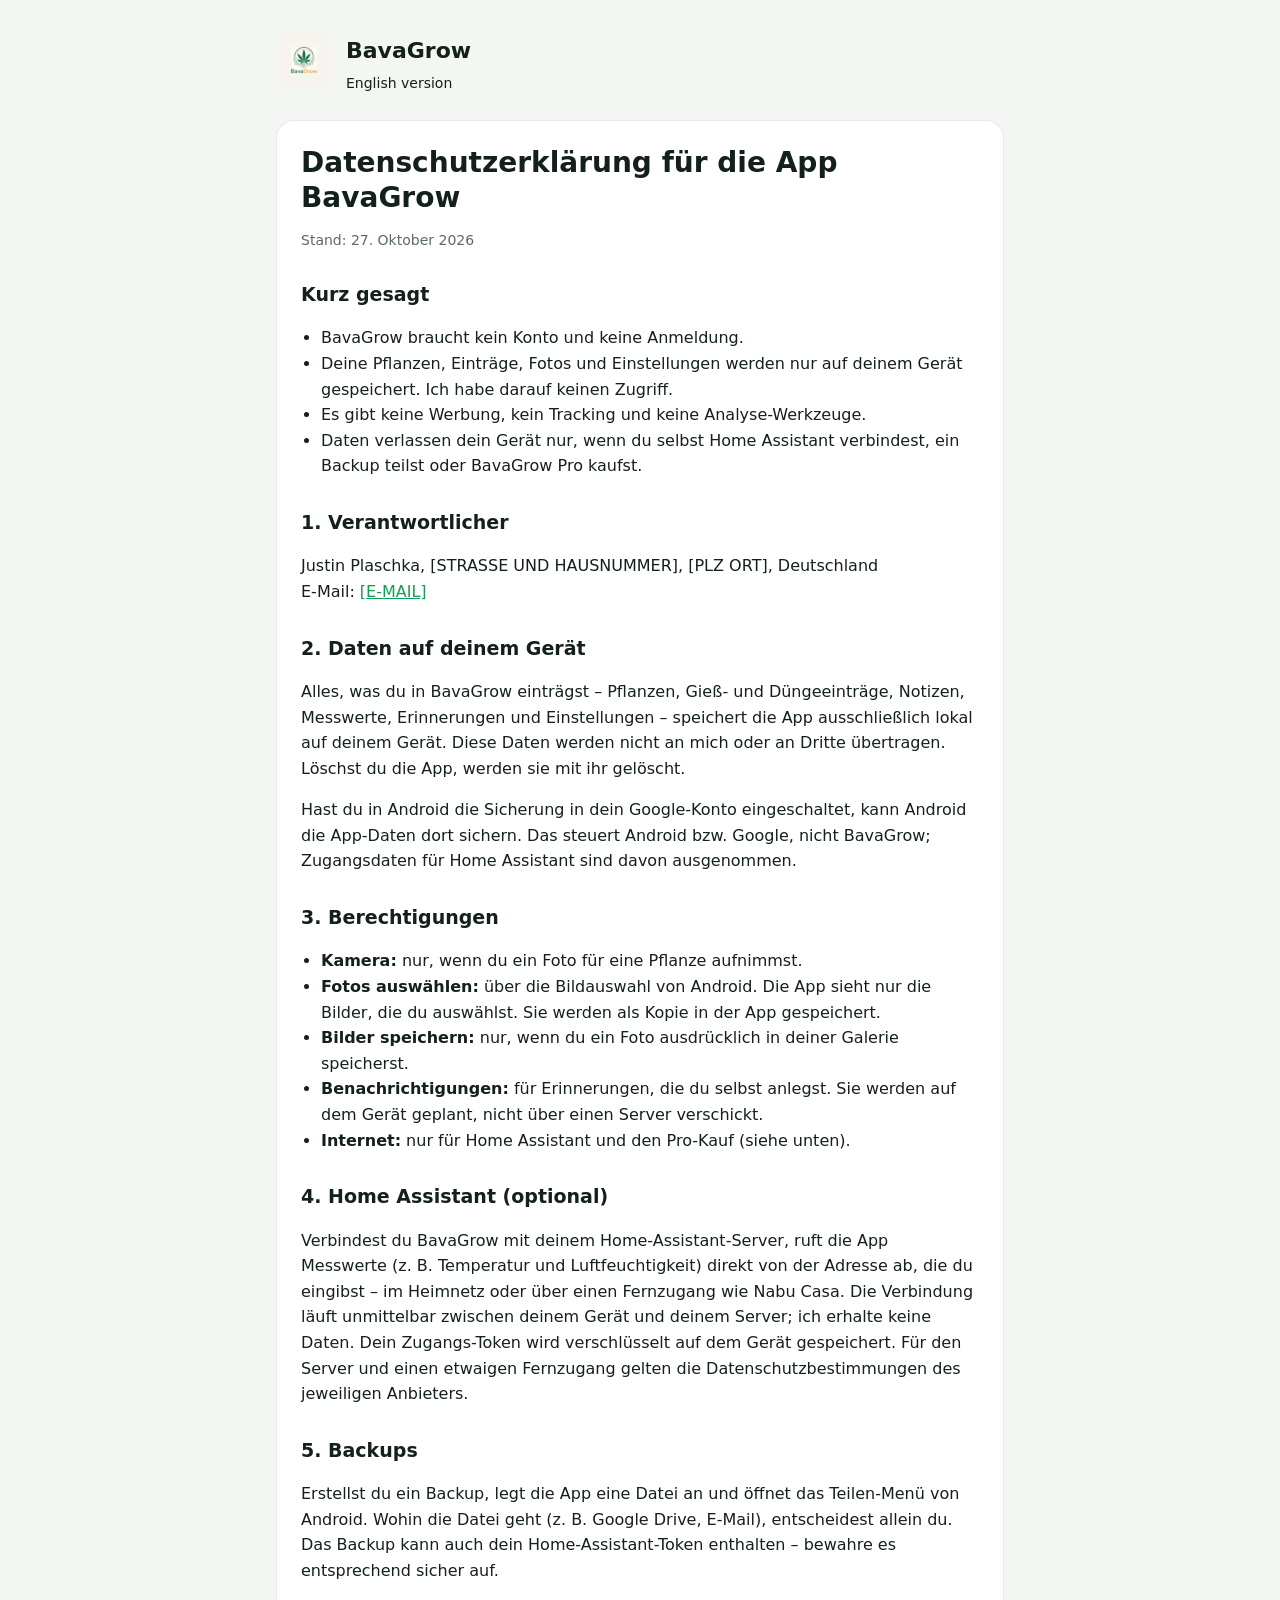
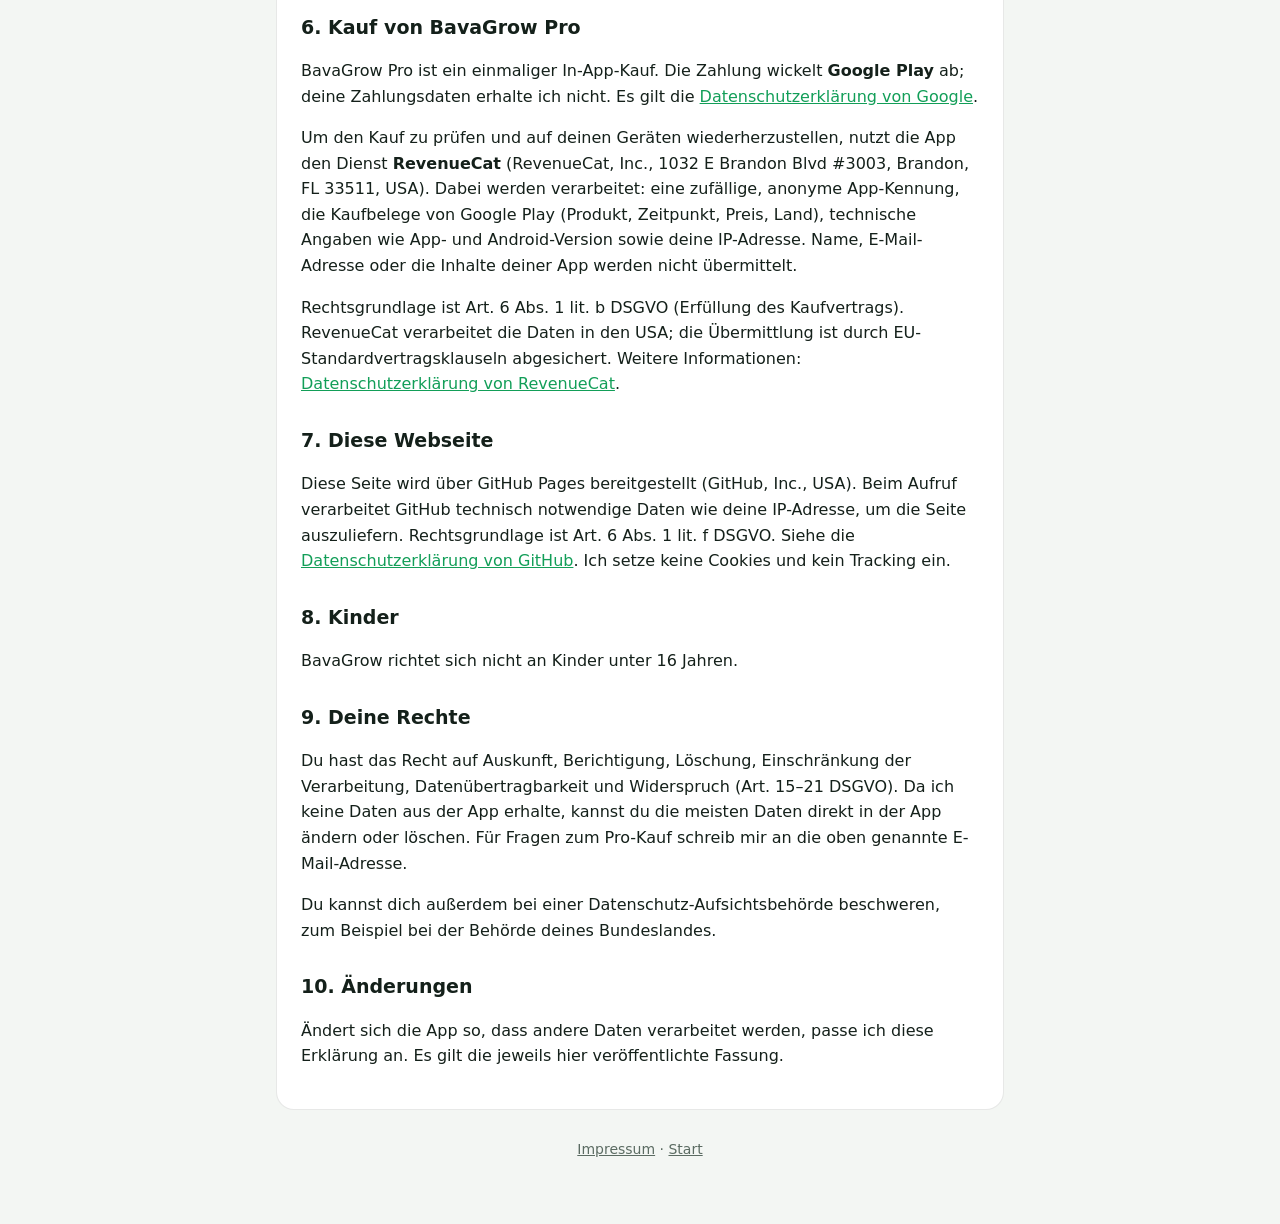
==== datenschutz.html @ 33917af0 "Webseite mit Datenschutzerklärung und Impressum für BavaGrow Co-Authored-By: Claude Opus 5.5 <norepl" ====
<!doctype html>
<html lang="de">
<head>
  <meta charset="utf-8">
  <meta name="viewport" content="width=device-width, initial-scale=1">
  <title>Datenschutz – BavaGrow</title>
  <link rel="icon" href="icon.png">
  <link rel="stylesheet" href="style.css">
</head>
<body>
<main>
  <header>
    <a href="index.html"><img src="icon.png" alt="BavaGrow"></a>
    <div>
      <a href="index.html" class="name">BavaGrow</a>
      <nav class="lang"><a href="privacy.html">English version</a></nav>
    </div>
  </header>
  <div class="card">
    <h1>Datenschutzerklärung für die App BavaGrow</h1>
    <p class="muted">Stand: 27. Oktober 2026</p>

    <h2>Kurz gesagt</h2>
    <ul>
      <li>BavaGrow braucht kein Konto und keine Anmeldung.</li>
      <li>Deine Pflanzen, Einträge, Fotos und Einstellungen werden nur auf deinem Gerät
        gespeichert. Ich habe darauf keinen Zugriff.</li>
      <li>Es gibt keine Werbung, kein Tracking und keine Analyse-Werkzeuge.</li>
      <li>Daten verlassen dein Gerät nur, wenn du selbst Home Assistant verbindest, ein Backup
        teilst oder BavaGrow Pro kaufst.</li>
    </ul>

    <h2>1. Verantwortlicher</h2>
    <p>Justin Plaschka, [STRASSE UND HAUSNUMMER], [PLZ ORT], Deutschland<br>
      E-Mail: <a href="mailto:[E-MAIL]">[E-MAIL]</a></p>

    <h2>2. Daten auf deinem Gerät</h2>
    <p>Alles, was du in BavaGrow einträgst – Pflanzen, Gieß- und Düngeeinträge, Notizen,
      Messwerte, Erinnerungen und Einstellungen – speichert die App ausschließlich lokal auf
      deinem Gerät. Diese Daten werden nicht an mich oder an Dritte übertragen. Löschst du die
      App, werden sie mit ihr gelöscht.</p>
    <p>Hast du in Android die Sicherung in dein Google-Konto eingeschaltet, kann Android die
      App-Daten dort sichern. Das steuert Android bzw. Google, nicht BavaGrow; Zugangsdaten
      für Home Assistant sind davon ausgenommen.</p>

    <h2>3. Berechtigungen</h2>
    <ul>
      <li><strong>Kamera:</strong> nur, wenn du ein Foto für eine Pflanze aufnimmst.</li>
      <li><strong>Fotos auswählen:</strong> über die Bildauswahl von Android. Die App sieht nur
        die Bilder, die du auswählst. Sie werden als Kopie in der App gespeichert.</li>
      <li><strong>Bilder speichern:</strong> nur, wenn du ein Foto ausdrücklich in deiner Galerie
        speicherst.</li>
      <li><strong>Benachrichtigungen:</strong> für Erinnerungen, die du selbst anlegst. Sie werden
        auf dem Gerät geplant, nicht über einen Server verschickt.</li>
      <li><strong>Internet:</strong> nur für Home Assistant und den Pro-Kauf (siehe unten).</li>
    </ul>

    <h2>4. Home Assistant (optional)</h2>
    <p>Verbindest du BavaGrow mit deinem Home-Assistant-Server, ruft die App Messwerte (z. B.
      Temperatur und Luftfeuchtigkeit) direkt von der Adresse ab, die du eingibst – im Heimnetz
      oder über einen Fernzugang wie Nabu Casa. Die Verbindung läuft unmittelbar zwischen deinem
      Gerät und deinem Server; ich erhalte keine Daten. Dein Zugangs-Token wird verschlüsselt auf
      dem Gerät gespeichert. Für den Server und einen etwaigen Fernzugang gelten die
      Datenschutzbestimmungen des jeweiligen Anbieters.</p>

    <h2>5. Backups</h2>
    <p>Erstellst du ein Backup, legt die App eine Datei an und öffnet das Teilen-Menü von
      Android. Wohin die Datei geht (z. B. Google Drive, E-Mail), entscheidest allein du.
      Das Backup kann auch dein Home-Assistant-Token enthalten – bewahre es entsprechend
      sicher auf.</p>

    <h2>6. Kauf von BavaGrow Pro</h2>
    <p>BavaGrow Pro ist ein einmaliger In-App-Kauf. Die Zahlung wickelt
      <strong>Google Play</strong> ab; deine Zahlungsdaten erhalte ich nicht. Es gilt die
      <a href="https://policies.google.com/privacy">Datenschutzerklärung von Google</a>.</p>
    <p>Um den Kauf zu prüfen und auf deinen Geräten wiederherzustellen, nutzt die App den Dienst
      <strong>RevenueCat</strong> (RevenueCat, Inc., 1032 E Brandon Blvd #3003, Brandon, FL 33511,
      USA). Dabei werden verarbeitet: eine zufällige, anonyme App-Kennung, die Kaufbelege von
      Google Play (Produkt, Zeitpunkt, Preis, Land), technische Angaben wie App- und
      Android-Version sowie deine IP-Adresse. Name, E-Mail-Adresse oder die Inhalte deiner App
      werden nicht übermittelt.</p>
    <p>Rechtsgrundlage ist Art. 6 Abs. 1 lit. b DSGVO (Erfüllung des Kaufvertrags). RevenueCat
      verarbeitet die Daten in den USA; die Übermittlung ist durch EU-Standardvertragsklauseln
      abgesichert. Weitere Informationen:
      <a href="https://www.revenuecat.com/privacy">Datenschutzerklärung von RevenueCat</a>.</p>

    <h2>7. Diese Webseite</h2>
    <p>Diese Seite wird über GitHub Pages bereitgestellt (GitHub, Inc., USA). Beim Aufruf
      verarbeitet GitHub technisch notwendige Daten wie deine IP-Adresse, um die Seite
      auszuliefern. Rechtsgrundlage ist Art. 6 Abs. 1 lit. f DSGVO. Siehe die
      <a href="https://docs.github.com/de/site-policy/privacy-policies/github-general-privacy-statement">Datenschutzerklärung von GitHub</a>.
      Ich setze keine Cookies und kein Tracking ein.</p>

    <h2>8. Kinder</h2>
    <p>BavaGrow richtet sich nicht an Kinder unter 16 Jahren.</p>

    <h2>9. Deine Rechte</h2>
    <p>Du hast das Recht auf Auskunft, Berichtigung, Löschung, Einschränkung der Verarbeitung,
      Datenübertragbarkeit und Widerspruch (Art. 15–21 DSGVO). Da ich keine Daten aus der App
      erhalte, kannst du die meisten Daten direkt in der App ändern oder löschen. Für Fragen
      zum Pro-Kauf schreib mir an die oben genannte E-Mail-Adresse.</p>
    <p>Du kannst dich außerdem bei einer Datenschutz-Aufsichtsbehörde beschweren, zum Beispiel
      bei der Behörde deines Bundeslandes.</p>

    <h2>10. Änderungen</h2>
    <p>Ändert sich die App so, dass andere Daten verarbeitet werden, passe ich diese Erklärung an.
      Es gilt die jeweils hier veröffentlichte Fassung.</p>
  </div>
  <footer><a href="impressum.html">Impressum</a> · <a href="index.html">Start</a></footer>
</main>
</body>
</html>
---- style.css ----
:root {
  --bg: #F3F6F3;
  --card: #FFFFFF;
  --text: #14201A;
  --muted: #5B6B62;
  --primary: #129E58;
  --primary-soft: rgba(18, 158, 88, 0.12);
  --border: rgba(20, 32, 26, 0.10);
}
@media (prefers-color-scheme: dark) {
  :root {
    --bg: #0A0F0C;
    --card: #121A15;
    --text: #E8F0EA;
    --muted: #93A59A;
    --primary: #34D17E;
    --primary-soft: rgba(52, 209, 126, 0.14);
    --border: rgba(232, 240, 234, 0.10);
  }
}
* { box-sizing: border-box; }
body {
  margin: 0;
  background: var(--bg);
  color: var(--text);
  font: 16px/1.6 system-ui, -apple-system, "Segoe UI", Roboto, sans-serif;
}
main { max-width: 760px; margin: 0 auto; padding: 32px 16px 64px; }
header { display: flex; align-items: center; gap: 14px; margin-bottom: 24px; }
header img { width: 56px; height: 56px; border-radius: 14px; }
header a { color: inherit; text-decoration: none; }
header .name { font-size: 22px; font-weight: 700; }
header .tag { color: var(--muted); font-size: 14px; }
.card {
  background: var(--card);
  border: 1px solid var(--border);
  border-radius: 18px;
  padding: 24px;
}
h1 { font-size: 28px; line-height: 1.25; margin: 0 0 8px; }
h2 { font-size: 19px; margin: 28px 0 6px; }
h3 { font-size: 16px; margin: 18px 0 4px; }
p, li { color: var(--text); }
.muted { color: var(--muted); font-size: 14px; }
a { color: var(--primary); }
ul { padding-left: 20px; }
.links { display: grid; gap: 10px; margin-top: 20px; }
.links a {
  display: block;
  padding: 14px 18px;
  border-radius: 14px;
  background: var(--primary-soft);
  text-decoration: none;
  font-weight: 600;
}
nav.lang { margin-top: 4px; font-size: 14px; }
footer { margin-top: 28px; text-align: center; font-size: 14px; color: var(--muted); }
footer a { color: var(--muted); }
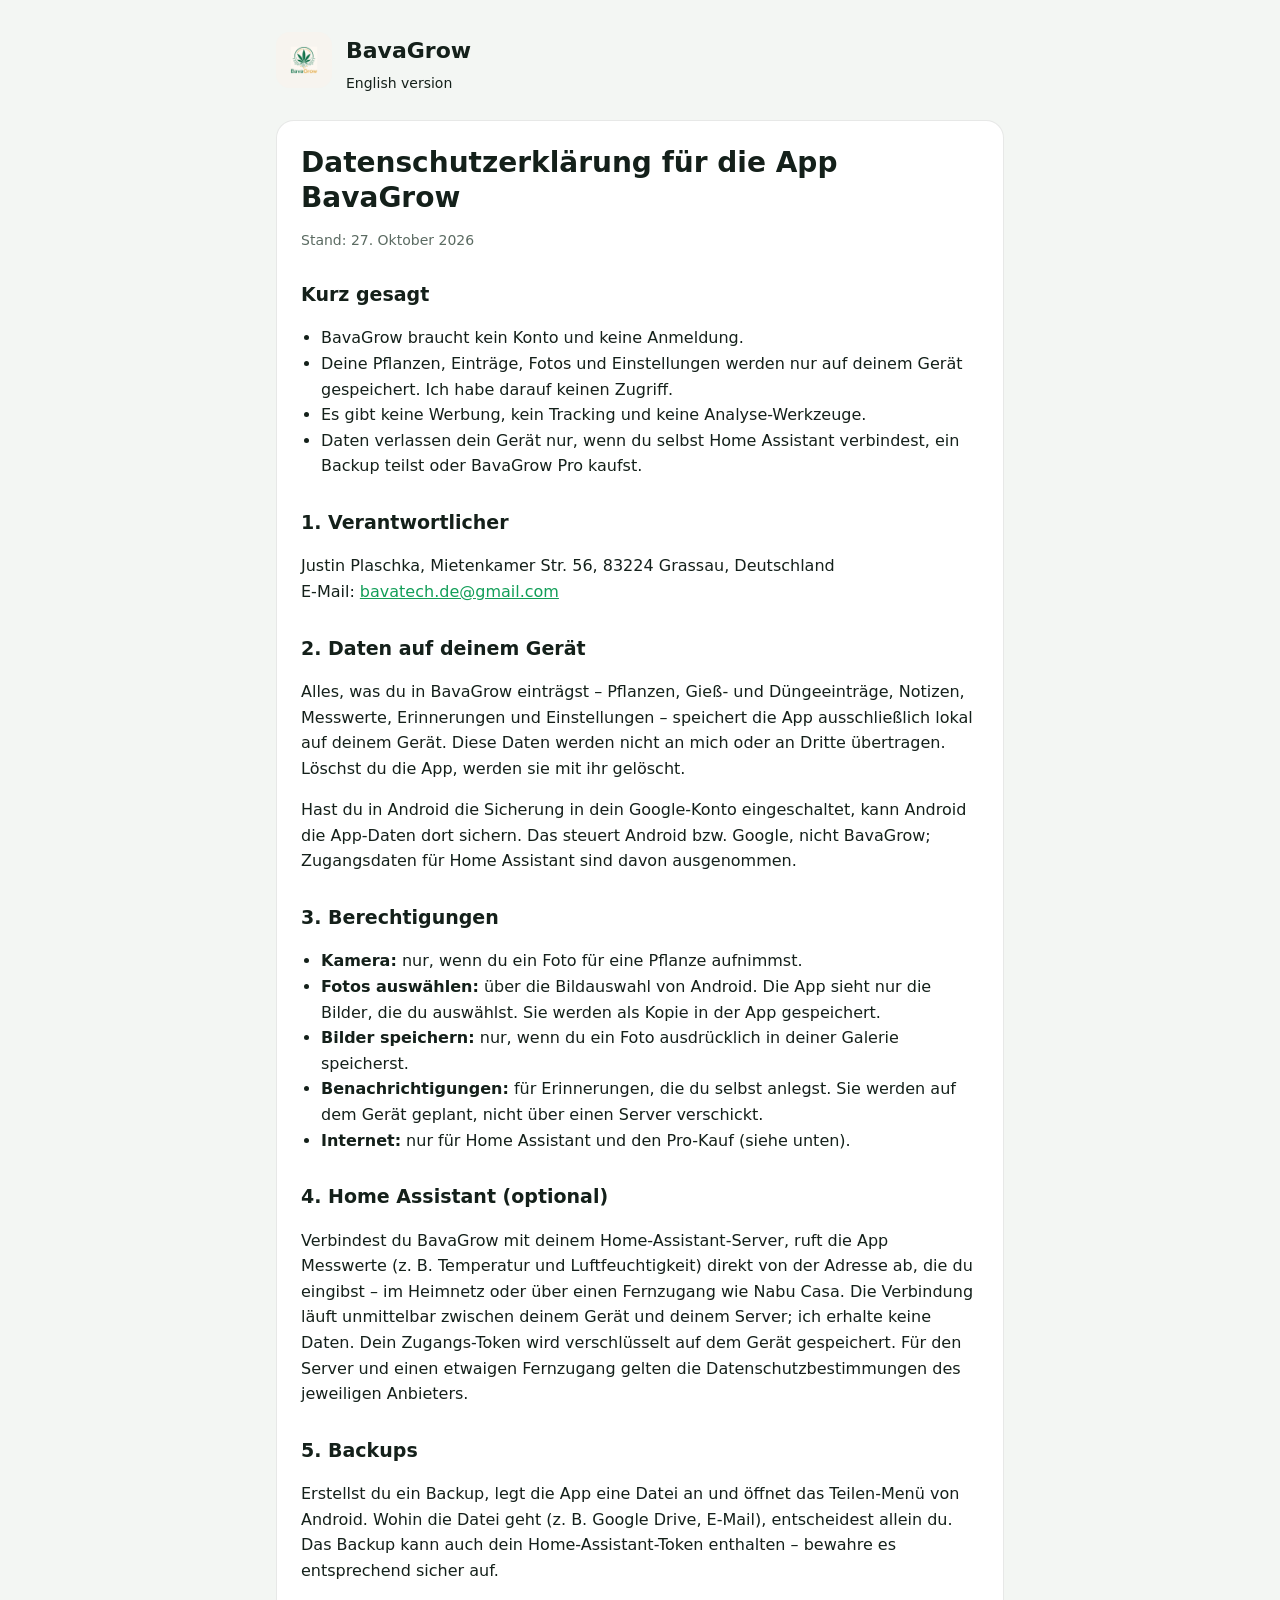
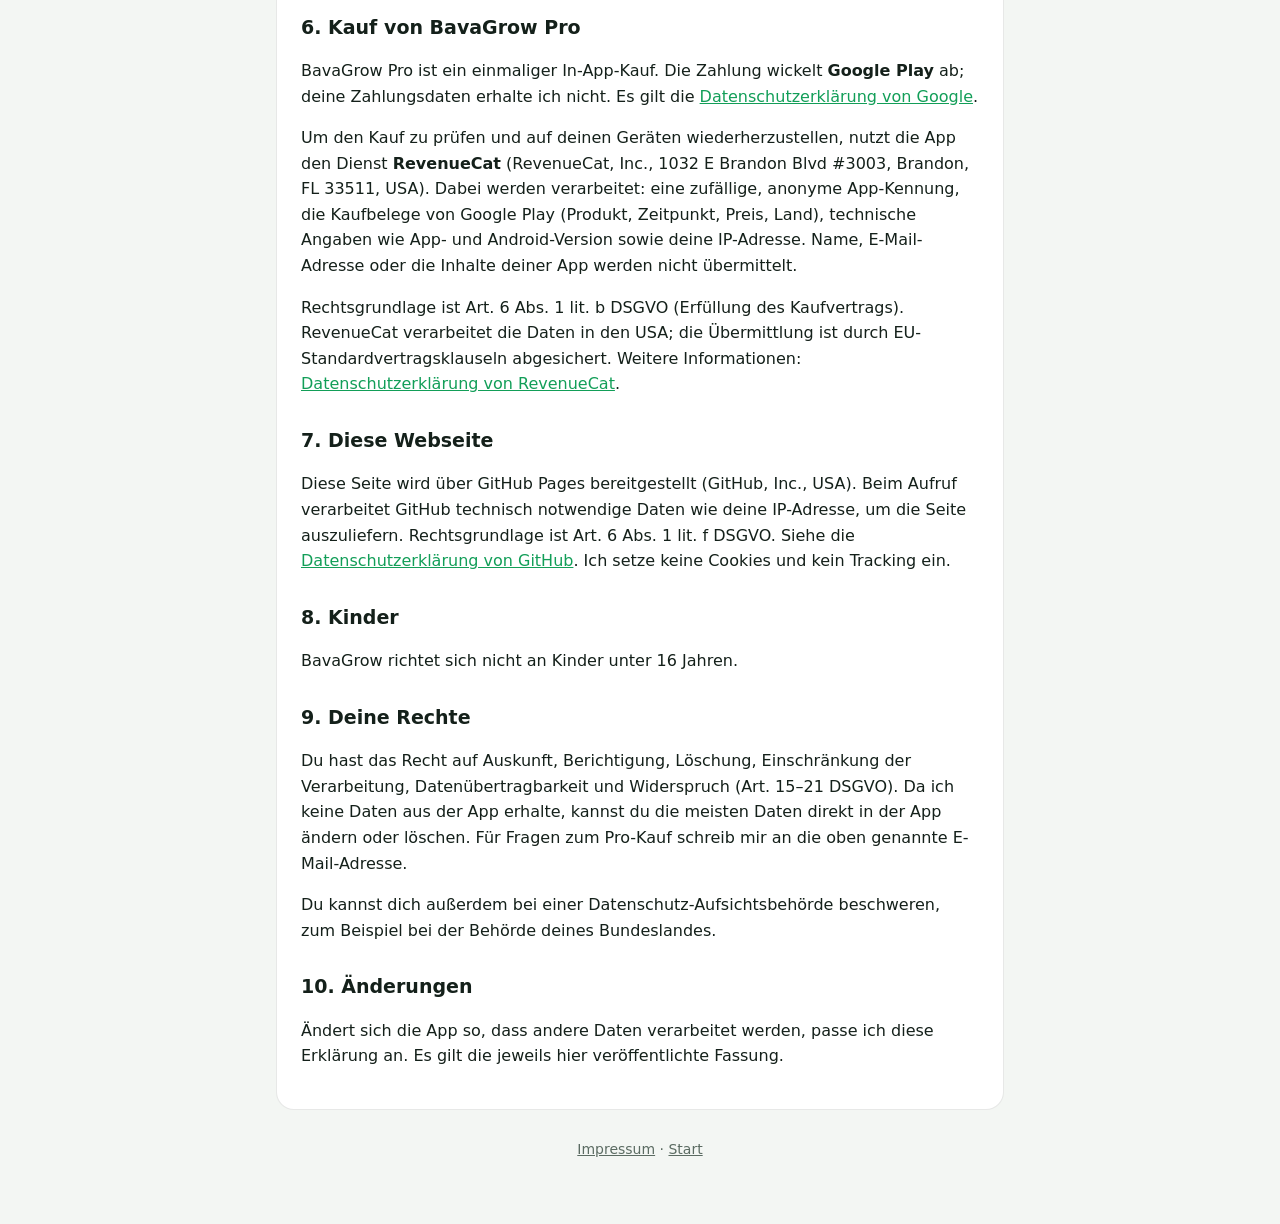
==== commit 96cc269e: "Anschrift und E-Mail eingetragen Co-Authored-By: Claude Opus 5.5 <noreply@anthropic.com>" ====
--- a/datenschutz.html
+++ b/datenschutz.html
@@ -31,8 +31,8 @@
     </ul>
 
     <h2>1. Verantwortlicher</h2>
-    <p>Justin Plaschka, [STRASSE UND HAUSNUMMER], [PLZ ORT], Deutschland<br>
-      E-Mail: <a href="mailto:[E-MAIL]">[E-MAIL]</a></p>
+    <p>Justin Plaschka, Mietenkamer Str. 56, 83224 Grassau, Deutschland<br>
+      E-Mail: <a href="mailto:bavatech.de@gmail.com">bavatech.de@gmail.com</a></p>
 
     <h2>2. Daten auf deinem Gerät</h2>
     <p>Alles, was du in BavaGrow einträgst – Pflanzen, Gieß- und Düngeeinträge, Notizen,
